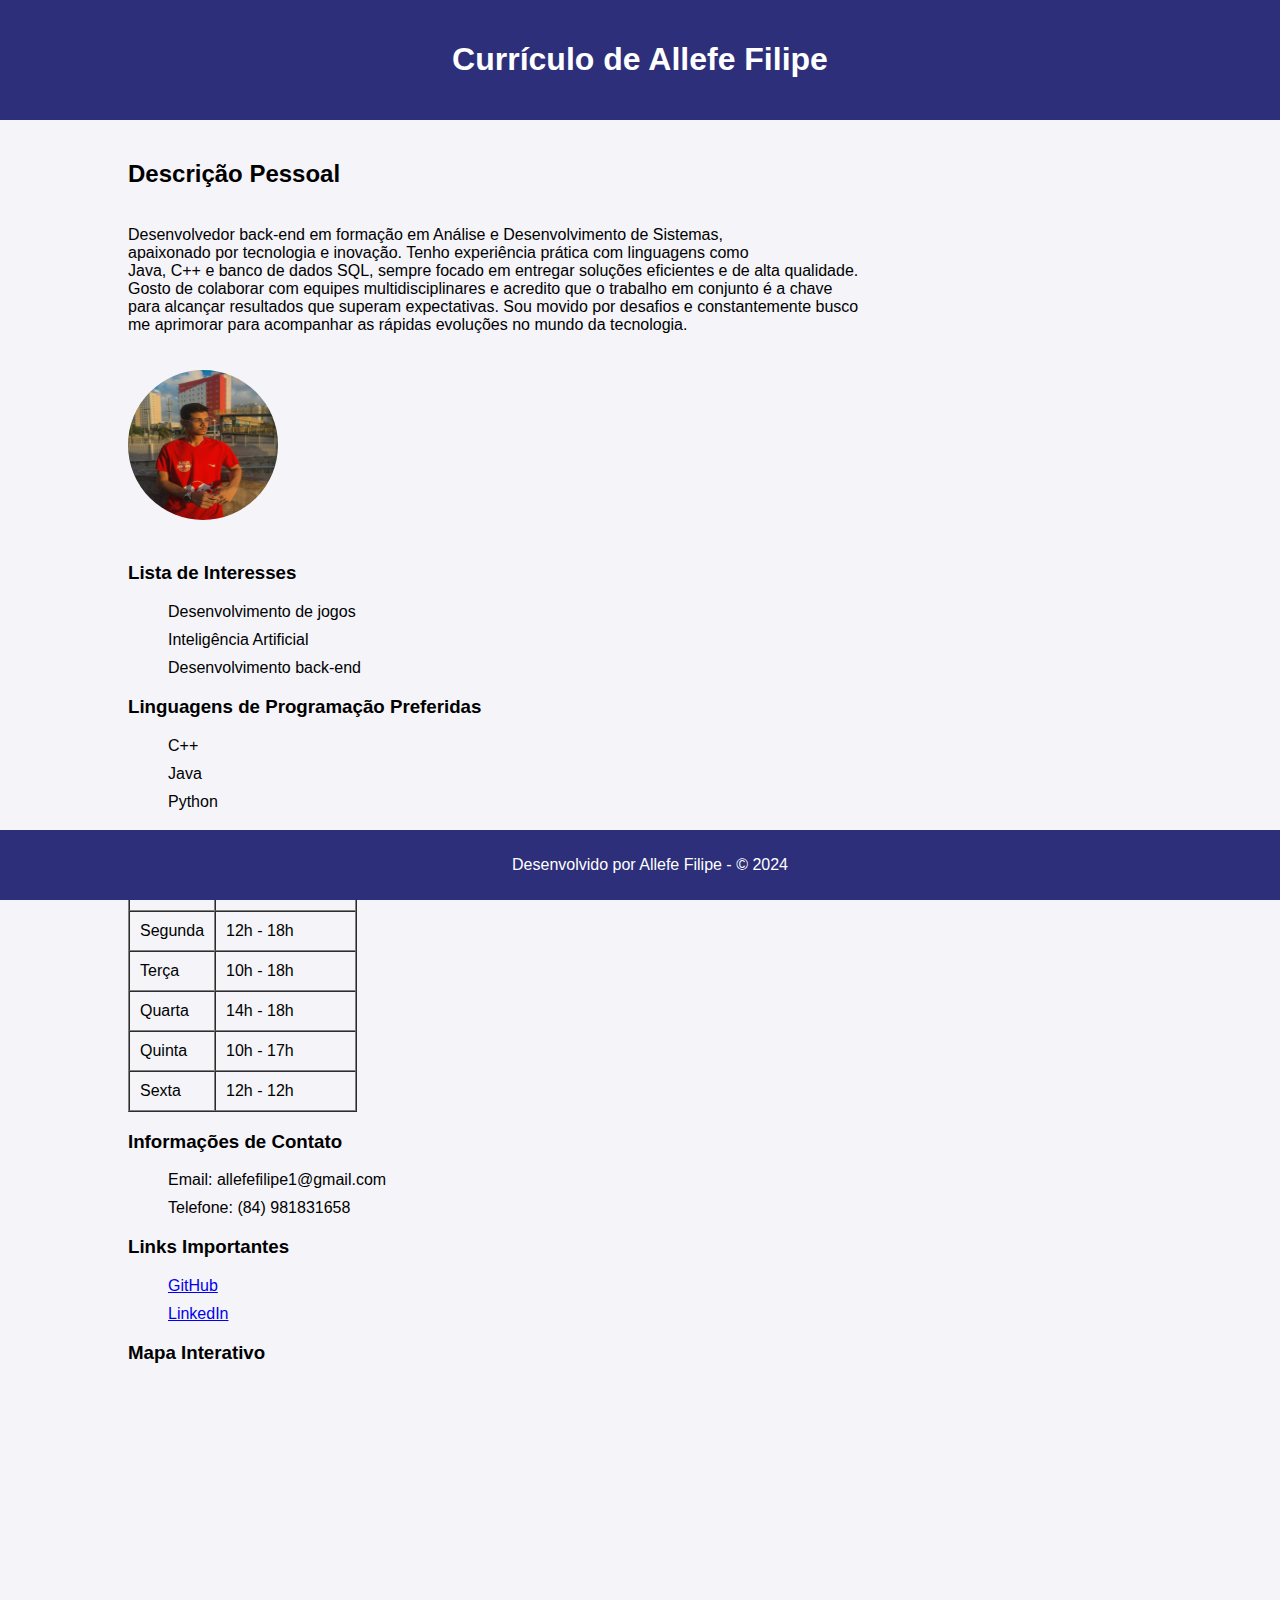
==== Curriculo/index.html @ 0df8839a "primeiro commit" ====
<!DOCTYPE html>
<html lang="pt-BR">

<head>
    <meta charset="UTF-8">
    <meta name="viewport" content="width=device-width, initial-scale=1.0">
    <title>Currículo de Allefe</title>
    <style>
        body {
            font-family: Arial, sans-serif;
            margin: 0;
            padding: 0;
            background-color: #f4f4f9;
        }

        header {
            background-color: #2d2f7a;
            color: white;
            padding: 20px;
            text-align: center;
        }

        section {
            padding: 20px;
        }

        .container {
            width: 80%;
            margin: 0 auto;
        }

        img {
            width: 150px;
            height: 150px;
            border-radius: 50%;
            margin: 20px 0;
        }

        ul {
            list-style-type: none;
        }

        ul li {
            margin-bottom: 10px;
        }

        footer {
            background-color: #2d2f7a;
            color: white;
            text-align: center;
            padding: 10px;
            position: fixed;
            width: 100%;
            bottom: 0;
        }
    </style>
</head>

<body>

    <!-- Cabeçalho -->
    <header>
        <h1>Currículo de Allefe Filipe</h1>
    </header>

    <!-- Descrição Pessoal -->
    <section class="container">
        <h2>Descrição Pessoal</h2>
        <br>Desenvolvedor back-end em formação em Análise e Desenvolvimento de Sistemas, <br> apaixonado por tecnologia e inovação. Tenho experiência prática com linguagens como <br> Java, C++ e banco de dados SQL, sempre focado em entregar soluções eficientes e de alta qualidade. <br> Gosto de colaborar com equipes multidisciplinares e acredito que o trabalho em conjunto é a chave <br> para alcançar resultados que superam expectativas. Sou movido por desafios e constantemente busco <br> me aprimorar para acompanhar as rápidas evoluções no mundo da tecnologia.</p>

        <!-- Foto -->
        <img src="foto.jpg" alt="Foto de [Seu Nome]">

        <!-- Lista de interesses e preferências por linguagem de programação -->
        <h3>Lista de Interesses</h3>
        <ul>
            <li>Desenvolvimento de jogos</li>
            <li>Inteligência Artificial</li>
            <li>Desenvolvimento back-end</li>
        </ul>

        <h3>Linguagens de Programação Preferidas</h3>
        <ul>
            <li>C++</li>
            <li>Java</li>
            <li>Python</li>
        </ul>

        <!-- Tabela de horários disponíveis -->
        <h3>Tabela de Horários Disponíveis</h3>
        <table border="1" cellpadding="10" cellspacing="0">
            <tr>
                <th>Dia</th>
                <th>Disponibilidade</th>
            </tr>
            <tr>
                <td>Segunda</td>
                <td>12h - 18h</td>
            </tr>
            <tr>
                <td>Terça</td>
                <td>10h - 18h</td>
            </tr>
            <tr>
                <td>Quarta</td>
                <td>14h - 18h</td>
            </tr>
            <tr>
                <td>Quinta</td>
                <td>10h - 17h</td>
            </tr>
            <tr>
                <td>Sexta</td>
                <td>12h - 12h</td>
            </tr>
        </table>

        <!-- Informações de Contato -->
        <h3>Informações de Contato</h3>
        <ul>
            <li>Email: allefefilipe1@gmail.com</li>
            <li>Telefone: (84) 981831658</li>
        </ul>

        <!-- Links para Git e Linkedin -->
        <h3>Links Importantes</h3>
        <ul>
            <li><a href="https://github.com/allefe1" target="_blank">GitHub</a></li>
            <li><a href="https://www.linkedin.com/in/allefe-filipe-74262a1b3?utm_source=share&utm_campaign=share_via&utm_content=profile&utm_medium=ios_app" target="_blank">LinkedIn</a></li>
        </ul>

        <!-- Mapa interativo da cidade natal -->
        <h3>Mapa Interativo</h3>
        <iframe src="https://www.google.com/maps/embed?pb=!1m18!1m12!1m3!1d318135.0535740569!2d-35.38442302917779!3d-5.794191742014951!2m3!1f0!2f0!3f0!3m2!1i1024!2i768!4f13.1!3m3!1m2!1s0x7b2ff6c82fc4c13%3A0x2d87a18554d16777!2sNatal%2C%20RN!5e0!3m2!1spt-BR!2sbr!4v1696012951568!5m2!1spt-BR!2sbr" width="600" height="450" style="border:0;"
            allowfullscreen="" loading="lazy"></iframe>
    </section>

    <!-- Rodapé -->
    <footer>
        <p>Desenvolvido por Allefe Filipe - © 2024</p>
    </footer>

</body>

</html>
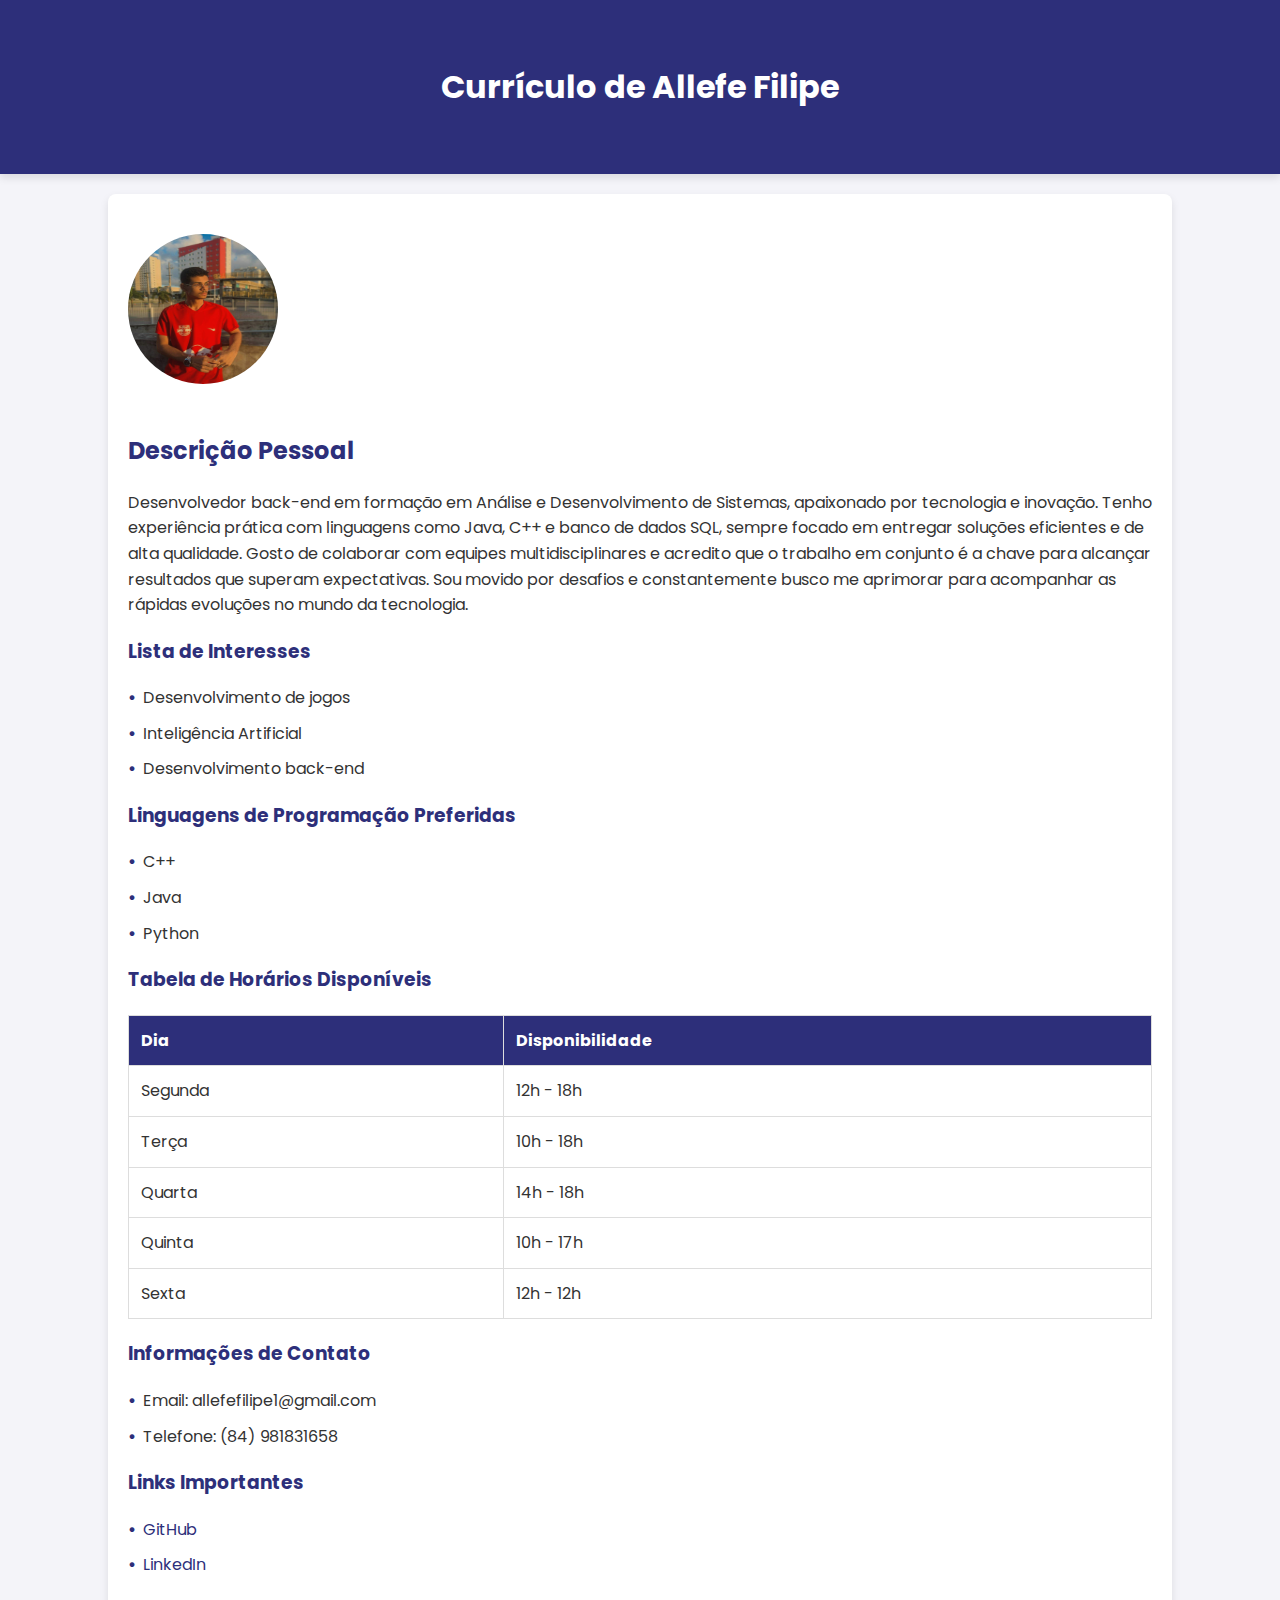
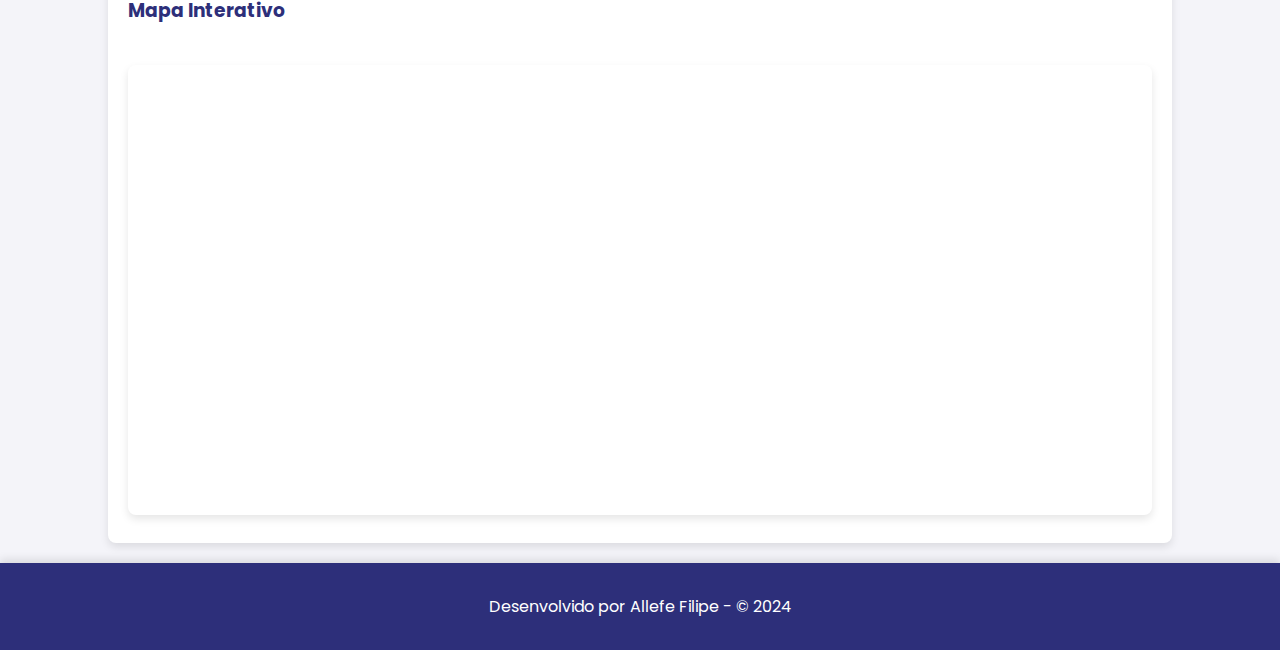
==== commit ee591938: "primeiro commit" ====
--- a/Curriculo/index.html
+++ b/Curriculo/index.html
@@ -5,55 +5,7 @@
     <meta charset="UTF-8">
     <meta name="viewport" content="width=device-width, initial-scale=1.0">
     <title>Currículo de Allefe</title>
-    <style>
-        body {
-            font-family: Arial, sans-serif;
-            margin: 0;
-            padding: 0;
-            background-color: #f4f4f9;
-        }
-
-        header {
-            background-color: #2d2f7a;
-            color: white;
-            padding: 20px;
-            text-align: center;
-        }
-
-        section {
-            padding: 20px;
-        }
-
-        .container {
-            width: 80%;
-            margin: 0 auto;
-        }
-
-        img {
-            width: 150px;
-            height: 150px;
-            border-radius: 50%;
-            margin: 20px 0;
-        }
-
-        ul {
-            list-style-type: none;
-        }
-
-        ul li {
-            margin-bottom: 10px;
-        }
-
-        footer {
-            background-color: #2d2f7a;
-            color: white;
-            text-align: center;
-            padding: 10px;
-            position: fixed;
-            width: 100%;
-            bottom: 0;
-        }
-    </style>
+    <link rel="stylesheet" href="estilo.css">
 </head>
 
 <body>
@@ -65,11 +17,11 @@
 
     <!-- Descrição Pessoal -->
     <section class="container">
+        <!-- Foto -->
+        <img src="foto.jpg" alt="Foto de Allefe Filipe">
+        
         <h2>Descrição Pessoal</h2>
-        <br>Desenvolvedor back-end em formação em Análise e Desenvolvimento de Sistemas, <br> apaixonado por tecnologia e inovação. Tenho experiência prática com linguagens como <br> Java, C++ e banco de dados SQL, sempre focado em entregar soluções eficientes e de alta qualidade. <br> Gosto de colaborar com equipes multidisciplinares e acredito que o trabalho em conjunto é a chave <br> para alcançar resultados que superam expectativas. Sou movido por desafios e constantemente busco <br> me aprimorar para acompanhar as rápidas evoluções no mundo da tecnologia.</p>
-
-        <!-- Foto -->
-        <img src="foto.jpg" alt="Foto de [Seu Nome]">
+        <p>Desenvolvedor back-end em formação em Análise e Desenvolvimento de Sistemas, apaixonado por tecnologia e inovação. Tenho experiência prática com linguagens como Java, C++ e banco de dados SQL, sempre focado em entregar soluções eficientes e de alta qualidade. Gosto de colaborar com equipes multidisciplinares e acredito que o trabalho em conjunto é a chave para alcançar resultados que superam expectativas. Sou movido por desafios e constantemente busco me aprimorar para acompanhar as rápidas evoluções no mundo da tecnologia.</p>
 
         <!-- Lista de interesses e preferências por linguagem de programação -->
         <h3>Lista de Interesses</h3>
--- a/Curriculo/estilo.css
+++ b/Curriculo/estilo.css
@@ -0,0 +1,135 @@
+/* Importando uma fonte do Google Fonts */
+@import url('https://fonts.googleapis.com/css2?family=Poppins:wght@300;400;600&display=swap');
+
+body {
+    font-family: 'Poppins', sans-serif;
+    margin: 0;
+    padding: 0;
+    background-color: #f4f4f9;
+    color: #333;
+    line-height: 1.6;
+}
+
+/* Estilo do cabeçalho */
+header {
+    background-color: #2d2f7a;
+    color: white;
+    padding: 40px;
+    text-align: center;
+    box-shadow: 0 4px 8px rgba(0, 0, 0, 0.1);
+}
+
+/* Container principal */
+.container {
+    width: 80%;
+    max-width: 1200px;
+    margin: 20px auto;
+    padding: 20px;
+    background-color: white;
+    border-radius: 8px;
+    box-shadow: 0 4px 8px rgba(0, 0, 0, 0.1);
+}
+
+/* Estilo das imagens */
+img {
+    width: 150px;
+    height: 150px;
+    border-radius: 50%;
+    margin: 20px 0;
+    transition: transform 0.3s ease;
+}
+
+img:hover {
+    transform: scale(1.1);
+}
+
+/* Estilo dos títulos */
+h2, h3 {
+    color: #2d2f7a;
+}
+
+/* Listas */
+ul {
+    list-style-type: none;
+    padding: 0;
+}
+
+ul li {
+    margin-bottom: 10px;
+    padding-left: 15px;
+    position: relative;
+}
+
+ul li::before {
+    content: '•';
+    color: #2d2f7a;
+    font-weight: bold;
+    position: absolute;
+    left: 0;
+}
+
+/* Estilo da tabela */
+table {
+    width: 100%;
+    border-collapse: collapse;
+    margin: 20px 0;
+    border: 1px solid #ddd;
+}
+
+table th, table td {
+    padding: 12px;
+    text-align: left;
+    border-bottom: 1px solid #ddd;
+}
+
+table th {
+    background-color: #2d2f7a;
+    color: white;
+}
+
+table tr:hover {
+    background-color: #f4f4f9;
+}
+
+/* Links */
+a {
+    color: #2d2f7a;
+    text-decoration: none;
+    transition: color 0.3s ease;
+}
+
+a:hover {
+    color: #5659ff;
+}
+
+/* Estilo do rodapé */
+footer {
+    background-color: #2d2f7a;
+    color: white;
+    text-align: center;
+    padding: 15px;
+    margin-top: 20px;
+    box-shadow: 0 -4px 8px rgba(0, 0, 0, 0.1);
+}
+
+/* Mapa */
+iframe {
+    width: 100%;
+    height: 450px;
+    border: 0;
+    margin-top: 20px;
+    border-radius: 8px;
+    box-shadow: 0 4px 8px rgba(0, 0, 0, 0.1);
+}
+
+/* Responsividade */
+@media (max-width: 768px) {
+    .container {
+        width: 95%;
+    }
+
+    img {
+        width: 120px;
+        height: 120px;
+    }
+}
